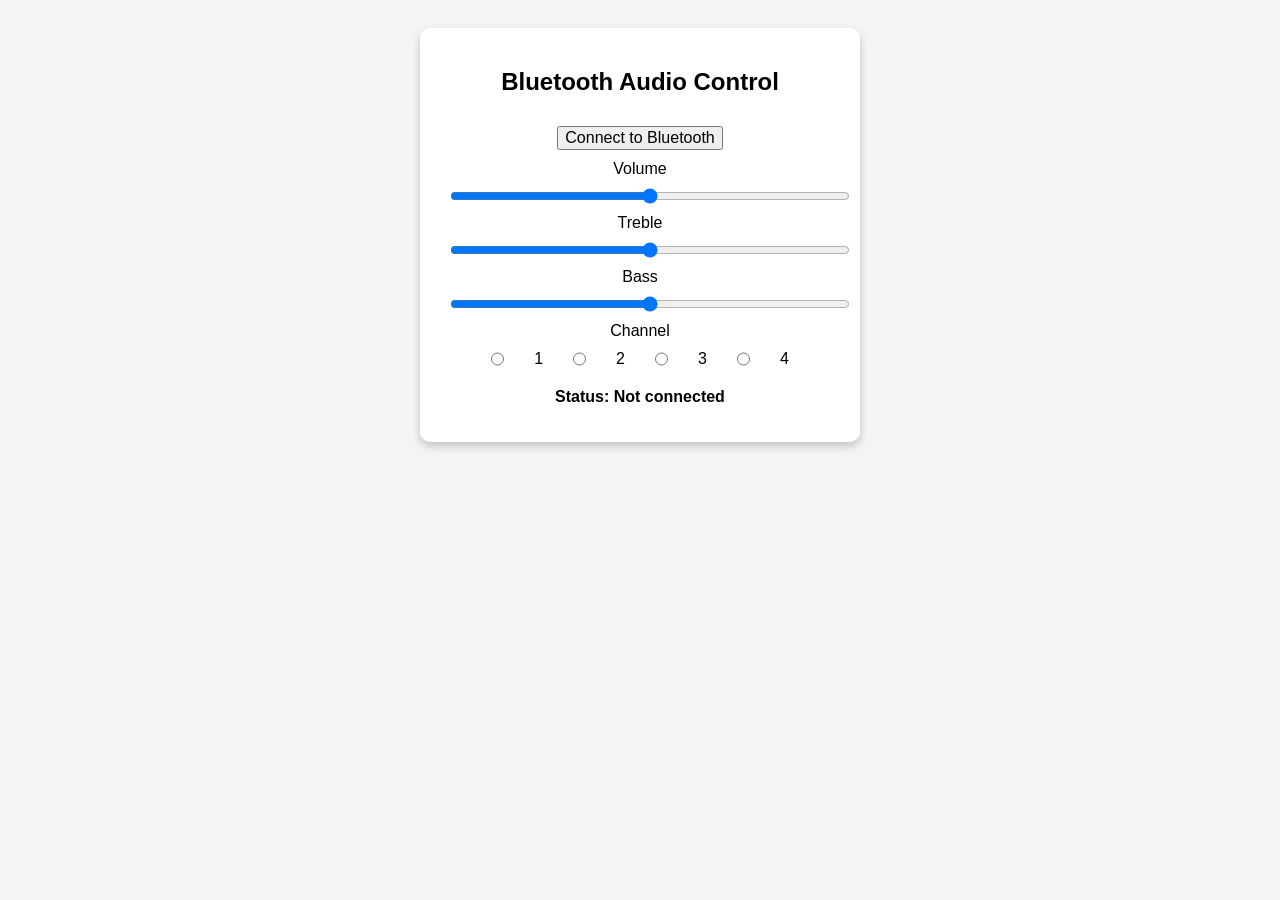
==== html-boilerplate/index.html @ 6f3ada54 "Basic web interface" ====
<!DOCTYPE html>
<html lang="en">
<head>
    <meta charset="UTF-8">
    <meta name="viewport" content="width=device-width, initial-scale=1.0">
    <title>Bluetooth Audio Control</title>
    <style>
        body { 
            font-family: Arial, sans-serif; 
            text-align: center; 
            padding: 20px; 
            background-color: #f4f4f4;
        }
        .container {
            background: white;
            padding: 20px;
            border-radius: 10px;
            box-shadow: 0 4px 8px rgba(0, 0, 0, 0.2);
            max-width: 400px;
            margin: auto;
        }
        button, input, label {
            margin: 10px;
            font-size: 16px;
        }
        .slider {
            width: 100%;
        }
        .radio-group {
            display: flex;
            justify-content: center;
            gap: 10px;
        }
        .status {
            font-weight: bold;
            margin-top: 10px;
        }
    </style>
</head>
<body>
    <div class="container">
        <h2>Bluetooth Audio Control</h2>
        <button id="connect">Connect to Bluetooth</button>

        <div>
            <label for="volumeInput">Volume</label>
            <input type="range" id="volumeInput" class="slider" min="0" max="100" value="50" oninput="sendData('volume')">
        </div>
        <div>
            <label for="trebleInput">Treble</label>
            <input type="range" id="trebleInput" class="slider" min="-10" max="10" value="0" oninput="sendData('treble')">
        </div>
        <div>
            <label for="bassInput">Bass</label>
            <input type="range" id="bassInput" class="slider" min="-10" max="10" value="0" oninput="sendData('bass')">
        </div>
        <div>
            <label>Channel</label>
            <div class="radio-group">
                <input type="radio" name="channelInput" value="1" id="channel1" onclick="sendData('channel')"><label for="channel1">1</label>
                <input type="radio" name="channelInput" value="2" id="channel2" onclick="sendData('channel')"><label for="channel2">2</label>
                <input type="radio" name="channelInput" value="3" id="channel3" onclick="sendData('channel')"><label for="channel3">3</label>
                <input type="radio" name="channelInput" value="4" id="channel4" onclick="sendData('channel')"><label for="channel4">4</label>
            </div>
        </div>

        <p id="status" class="status">Status: Not connected</p>
    </div>
    
    <script src="script.js"></script>
</body>
</html>
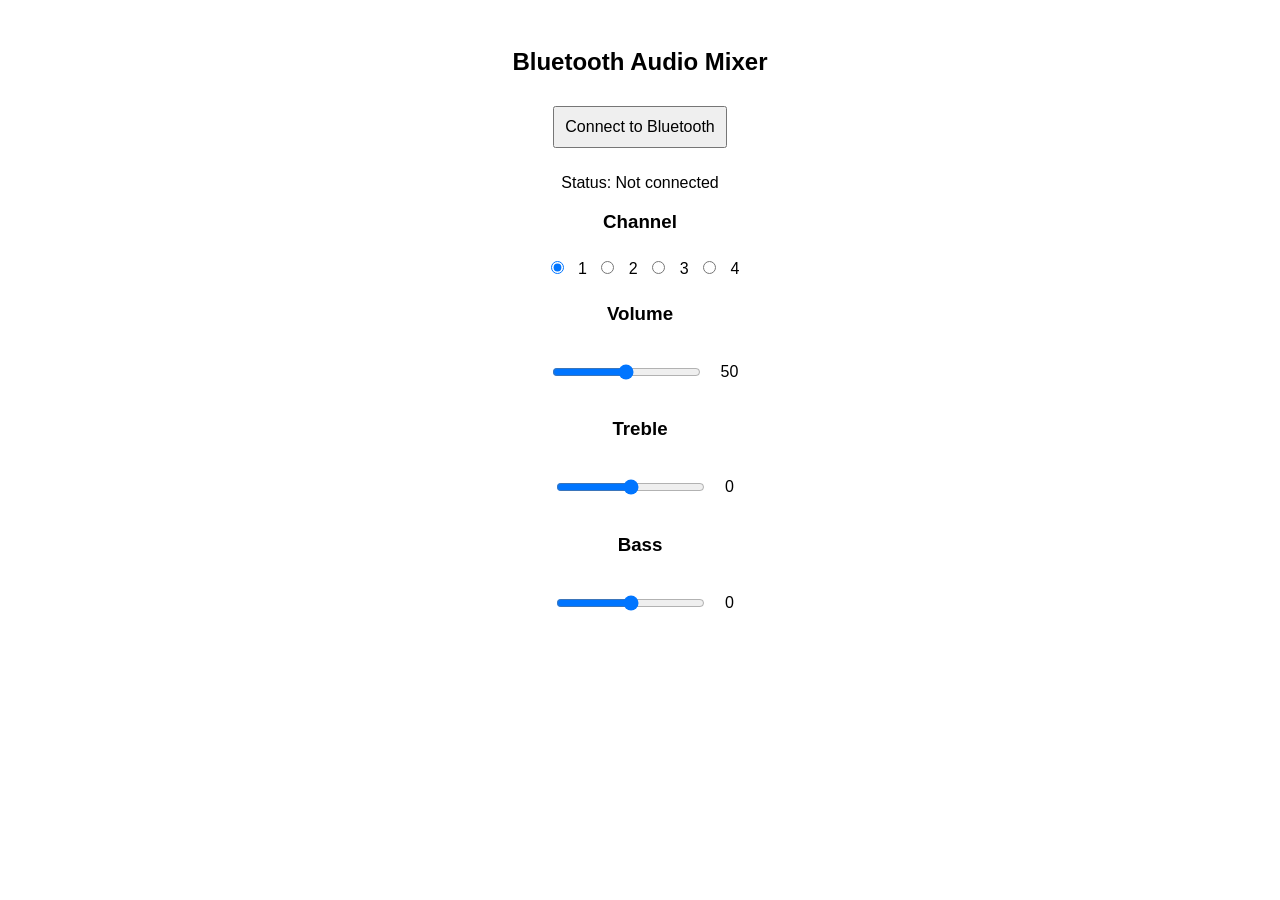
==== commit 20a0df9c: "Display value indicators" ====
--- a/html-boilerplate/index.html
+++ b/html-boilerplate/index.html
@@ -3,70 +3,43 @@
 <head>
     <meta charset="UTF-8">
     <meta name="viewport" content="width=device-width, initial-scale=1.0">
-    <title>Bluetooth Audio Control</title>
+    <title>Bluetooth Audio Mixer</title>
     <style>
-        body { 
-            font-family: Arial, sans-serif; 
-            text-align: center; 
-            padding: 20px; 
-            background-color: #f4f4f4;
-        }
-        .container {
-            background: white;
-            padding: 20px;
-            border-radius: 10px;
-            box-shadow: 0 4px 8px rgba(0, 0, 0, 0.2);
-            max-width: 400px;
-            margin: auto;
-        }
-        button, input, label {
-            margin: 10px;
-            font-size: 16px;
-        }
-        .slider {
-            width: 100%;
-        }
-        .radio-group {
-            display: flex;
-            justify-content: center;
-            gap: 10px;
-        }
-        .status {
-            font-weight: bold;
-            margin-top: 10px;
-        }
+        body { font-family: Arial, sans-serif; text-align: center; padding: 20px; }
+        button, input { margin: 10px; padding: 10px; font-size: 16px; }
+        .slider-container { display: flex; align-items: center; justify-content: center; gap: 10px; }
     </style>
 </head>
 <body>
-    <div class="container">
-        <h2>Bluetooth Audio Control</h2>
-        <button id="connect">Connect to Bluetooth</button>
+    <h2>Bluetooth Audio Mixer</h2>
+    <button id="connect">Connect to Bluetooth</button>
+    <p id="status">Status: Not connected</p>
 
-        <div>
-            <label for="volumeInput">Volume</label>
-            <input type="range" id="volumeInput" class="slider" min="0" max="100" value="50" oninput="sendData('volume')">
-        </div>
-        <div>
-            <label for="trebleInput">Treble</label>
-            <input type="range" id="trebleInput" class="slider" min="-10" max="10" value="0" oninput="sendData('treble')">
-        </div>
-        <div>
-            <label for="bassInput">Bass</label>
-            <input type="range" id="bassInput" class="slider" min="-10" max="10" value="0" oninput="sendData('bass')">
-        </div>
-        <div>
-            <label>Channel</label>
-            <div class="radio-group">
-                <input type="radio" name="channelInput" value="1" id="channel1" onclick="sendData('channel')"><label for="channel1">1</label>
-                <input type="radio" name="channelInput" value="2" id="channel2" onclick="sendData('channel')"><label for="channel2">2</label>
-                <input type="radio" name="channelInput" value="3" id="channel3" onclick="sendData('channel')"><label for="channel3">3</label>
-                <input type="radio" name="channelInput" value="4" id="channel4" onclick="sendData('channel')"><label for="channel4">4</label>
-            </div>
-        </div>
+    <h3>Channel</h3>
+    <label><input type="radio" name="channelInput" id="channel1" value="1"> 1</label>
+    <label><input type="radio" name="channelInput" value="2"> 2</label>
+    <label><input type="radio" name="channelInput" value="3"> 3</label>
+    <label><input type="radio" name="channelInput" value="4"> 4</label>
 
-        <p id="status" class="status">Status: Not connected</p>
+
+    <h3>Volume</h3>
+    <div class="slider-container">
+        <input type="range" id="volumeInput" min="0" max="100" step="1">
+        <span id="volumeValue">50</span>
     </div>
-    
+
+    <h3>Treble</h3>
+    <div class="slider-container">
+        <input type="range" id="trebleInput" min="-10" max="10" step="1">
+        <span id="trebleValue">0</span>
+    </div>
+
+    <h3>Bass</h3>
+    <div class="slider-container">
+        <input type="range" id="bassInput" min="-10" max="10" step="1">
+        <span id="bassValue">0</span>
+    </div>
+
     <script src="script.js"></script>
 </body>
 </html>
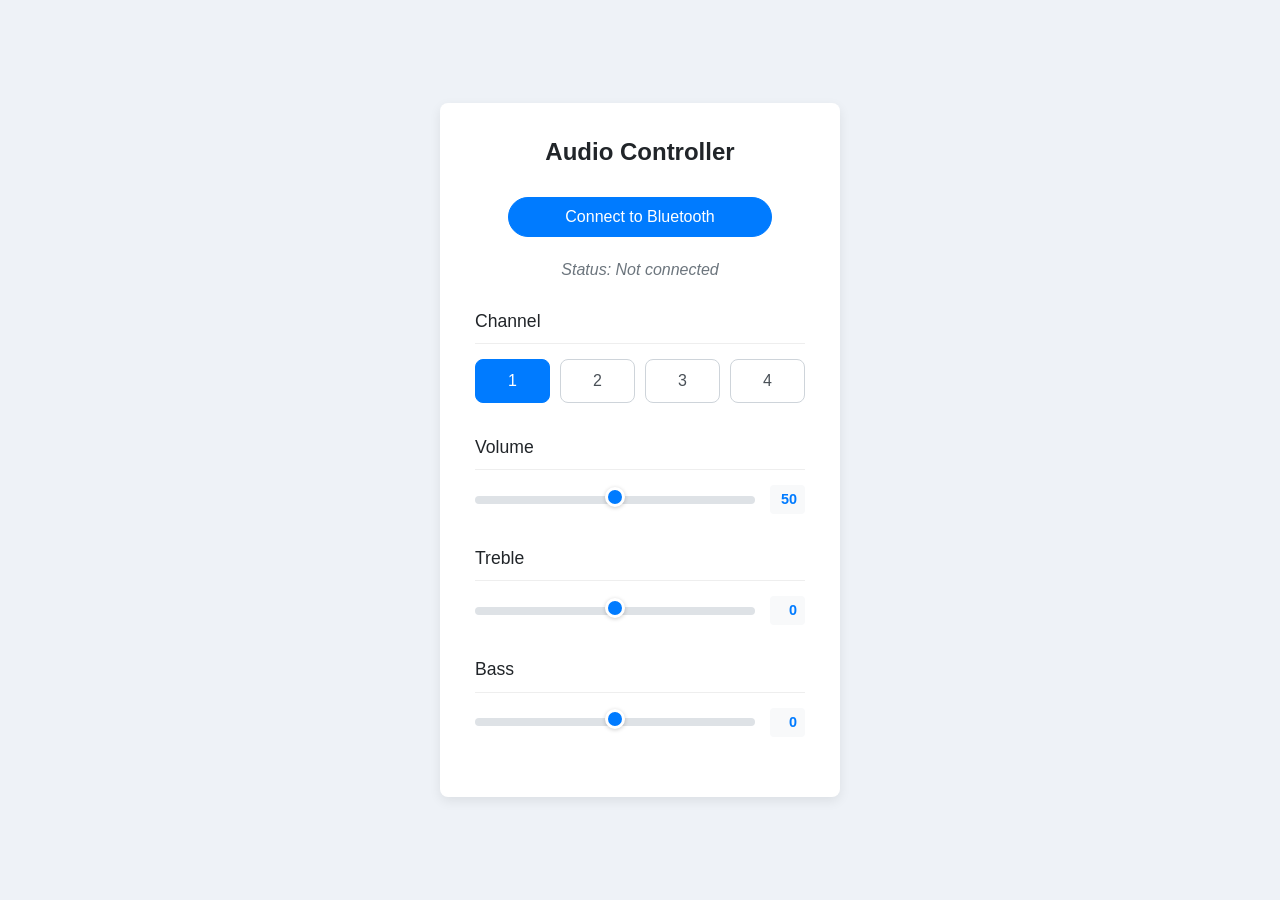
==== commit 9f330908: "Modern interface" ====
--- a/html-boilerplate/index.html
+++ b/html-boilerplate/index.html
@@ -3,43 +3,59 @@
 <head>
     <meta charset="UTF-8">
     <meta name="viewport" content="width=device-width, initial-scale=1.0">
-    <title>Bluetooth Audio Mixer</title>
-    <style>
-        body { font-family: Arial, sans-serif; text-align: center; padding: 20px; }
-        button, input { margin: 10px; padding: 10px; font-size: 16px; }
-        .slider-container { display: flex; align-items: center; justify-content: center; gap: 10px; }
-    </style>
+    <title>Bluetooth Audio Controller</title>
+    <link rel="stylesheet" href="style.css"> <!-- Link the new CSS file -->
 </head>
 <body>
-    <h2>Bluetooth Audio Mixer</h2>
-    <button id="connect">Connect to Bluetooth</button>
-    <p id="status">Status: Not connected</p>
+    <div class="container">
+        <h2>Audio Controller</h2>
 
-    <h3>Channel</h3>
-    <label><input type="radio" name="channelInput" id="channel1" value="1"> 1</label>
-    <label><input type="radio" name="channelInput" value="2"> 2</label>
-    <label><input type="radio" name="channelInput" value="3"> 3</label>
-    <label><input type="radio" name="channelInput" value="4"> 4</label>
+        <button id="connect" class="btn btn-primary">Connect to Bluetooth</button>
+        <p id="status" class="status-text">Status: Not connected</p>
 
+        <div class="control-group">
+            <h3>Channel</h3>
+            <div class="channel-options">
+                <!-- Structure: Input first, then Label for easier CSS sibling selection -->
+                <input type="radio" name="channelInput" id="channel1" value="1">
+                <label for="channel1">1</label>
 
-    <h3>Volume</h3>
-    <div class="slider-container">
-        <input type="range" id="volumeInput" min="0" max="100" step="1">
-        <span id="volumeValue">50</span>
-    </div>
+                <input type="radio" name="channelInput" id="channel2" value="2">
+                <label for="channel2">2</label>
 
-    <h3>Treble</h3>
-    <div class="slider-container">
-        <input type="range" id="trebleInput" min="-10" max="10" step="1">
-        <span id="trebleValue">0</span>
-    </div>
+                <input type="radio" name="channelInput" id="channel3" value="3">
+                <label for="channel3">3</label>
 
-    <h3>Bass</h3>
-    <div class="slider-container">
-        <input type="range" id="bassInput" min="-10" max="10" step="1">
-        <span id="bassValue">0</span>
+                <input type="radio" name="channelInput" id="channel4" value="4">
+                <label for="channel4">4</label>
+            </div>
+        </div>
+
+        <div class="control-group">
+            <h3>Volume</h3>
+            <div class="slider-container">
+                <input type="range" id="volumeInput" min="0" max="100" step="1">
+                <span id="volumeValue" class="slider-value">50</span>
+            </div>
+        </div>
+
+        <div class="control-group">
+            <h3>Treble</h3>
+            <div class="slider-container">
+                <input type="range" id="trebleInput" min="-10" max="10" step="1">
+                <span id="trebleValue" class="slider-value">0</span>
+            </div>
+        </div>
+
+        <div class="control-group">
+            <h3>Bass</h3>
+            <div class="slider-container">
+                <input type="range" id="bassInput" min="-10" max="10" step="1">
+                <span id="bassValue" class="slider-value">0</span>
+            </div>
+        </div>
     </div>
 
     <script src="script.js"></script>
 </body>
-</html>
+</html>
--- a/html-boilerplate/style.css
+++ b/html-boilerplate/style.css
@@ -0,0 +1,213 @@
+/* --- Global Styles & Variables --- */
+:root {
+    --primary-color: #007bff; /* Blue */
+    --secondary-color: #6c757d; /* Gray */
+    --light-gray: #f8f9fa;
+    --dark-gray: #343a40;
+    --background-color: #eef2f7;
+    --container-bg: #ffffff;
+    --slider-track-color: #dee2e6;
+    --slider-thumb-color: var(--primary-color);
+    --text-color: #495057;
+    --heading-color: #212529;
+    --border-color: #ced4da;
+    --border-radius: 8px;
+    --box-shadow: 0 4px 12px rgba(0, 0, 0, 0.08);
+}
+
+* {
+    box-sizing: border-box;
+    margin: 0;
+    padding: 0;
+}
+
+body {
+    font-family: -apple-system, BlinkMacSystemFont, 'Segoe UI', Roboto, Helvetica, Arial, sans-serif;
+    background-color: var(--background-color);
+    color: var(--text-color);
+    display: flex;
+    justify-content: center;
+    align-items: center;
+    min-height: 100vh;
+    padding: 20px;
+    line-height: 1.6;
+}
+
+/* --- Container --- */
+.container {
+    background-color: var(--container-bg);
+    padding: 30px 35px;
+    border-radius: var(--border-radius);
+    box-shadow: var(--box-shadow);
+    width: 100%;
+    max-width: 400px;
+    text-align: center;
+}
+
+h2 {
+    color: var(--heading-color);
+    margin-bottom: 25px;
+    font-weight: 600;
+}
+
+h3 {
+    color: var(--heading-color);
+    margin-bottom: 15px;
+    font-size: 1.1em;
+    font-weight: 500;
+    text-align: left;
+    border-bottom: 1px solid #eee;
+    padding-bottom: 8px;
+}
+
+/* --- Connect Button --- */
+.btn {
+    display: inline-block;
+    font-weight: 500;
+    text-align: center;
+    vertical-align: middle;
+    cursor: pointer;
+    user-select: none;
+    border: 1px solid transparent;
+    padding: 10px 20px;
+    font-size: 1rem;
+    border-radius: 20px; /* Pill shape */
+    transition: color .15s ease-in-out, background-color .15s ease-in-out, border-color .15s ease-in-out, box-shadow .15s ease-in-out, transform .1s ease;
+    width: 80%;
+    margin-bottom: 20px;
+}
+
+.btn-primary {
+    color: #fff;
+    background-color: var(--primary-color);
+    border-color: var(--primary-color);
+}
+
+.btn-primary:hover {
+    background-color: #0056b3;
+    border-color: #0056b3;
+}
+
+.btn:active {
+    transform: scale(0.98);
+}
+
+/* --- Status Text --- */
+.status-text {
+    margin-bottom: 25px;
+    color: var(--secondary-color);
+    font-style: italic;
+    min-height: 1.6em; /* Prevent layout shift */
+}
+
+/* --- Control Grouping --- */
+.control-group {
+    margin-bottom: 30px;
+    text-align: left;
+}
+
+/* --- Channel Radio Buttons (Button Style) --- */
+.channel-options {
+    display: flex;
+    justify-content: space-between;
+    gap: 10px;
+}
+
+.channel-options input[type="radio"] {
+    display: none; /* Hide the actual radio button */
+}
+
+.channel-options label {
+    flex: 1; /* Distribute space equally */
+    text-align: center;
+    padding: 8px 10px;
+    border: 1px solid var(--border-color);
+    border-radius: var(--border-radius);
+    cursor: pointer;
+    transition: background-color 0.2s ease, color 0.2s ease, border-color 0.2s ease;
+    background-color: #fff;
+    color: var(--text-color);
+    font-weight: 500;
+}
+
+.channel-options label:hover {
+    background-color: var(--light-gray);
+}
+
+.channel-options input[type="radio"]:checked + label {
+    background-color: var(--primary-color);
+    color: #fff;
+    border-color: var(--primary-color);
+}
+
+/* --- Sliders --- */
+.slider-container {
+    display: flex;
+    align-items: center;
+    gap: 15px; /* Space between slider and value */
+    width: 100%;
+}
+
+input[type="range"] {
+    flex-grow: 1; /* Slider takes available space */
+    appearance: none; /* Override default look */
+    -webkit-appearance: none;
+    width: 100%;
+    height: 8px; /* Track height */
+    background: var(--slider-track-color);
+    border-radius: 5px;
+    outline: none;
+    cursor: pointer;
+    transition: background 0.2s ease;
+}
+
+input[type="range"]:hover {
+    background: #cdd4db; /* Slightly darker track on hover */
+}
+
+/* Slider Thumb (Chrome, Safari, Edge, Opera) */
+input[type="range"]::-webkit-slider-thumb {
+    appearance: none;
+    -webkit-appearance: none;
+    height: 20px;
+    width: 20px;
+    background: var(--slider-thumb-color);
+    border-radius: 50%;
+    border: 3px solid #fff; /* White border for contrast */
+    box-shadow: 0 1px 4px rgba(0, 0, 0, 0.2);
+    cursor: pointer;
+    margin-top: -6px; /* Center thumb vertically on the track */
+    transition: background-color 0.2s ease;
+}
+
+input[type="range"]::-webkit-slider-thumb:hover {
+    background-color: #0056b3;
+}
+
+/* Slider Thumb (Firefox) */
+input[type="range"]::-moz-range-thumb {
+    height: 18px; /* Adjust if needed */
+    width: 18px;
+    background: var(--slider-thumb-color);
+    border-radius: 50%;
+    border: 3px solid #fff;
+    box-shadow: 0 1px 4px rgba(0, 0, 0, 0.2);
+    cursor: pointer;
+    transition: background-color 0.2s ease;
+}
+
+input[type="range"]::-moz-range-thumb:hover {
+    background-color: #0056b3;
+}
+
+/* Slider Value Display */
+.slider-value {
+    font-weight: 600;
+    color: var(--primary-color);
+    min-width: 35px; /* Prevent layout shifts */
+    text-align: right;
+    background-color: var(--light-gray);
+    padding: 3px 8px;
+    border-radius: 4px;
+    font-size: 0.9em;
+}
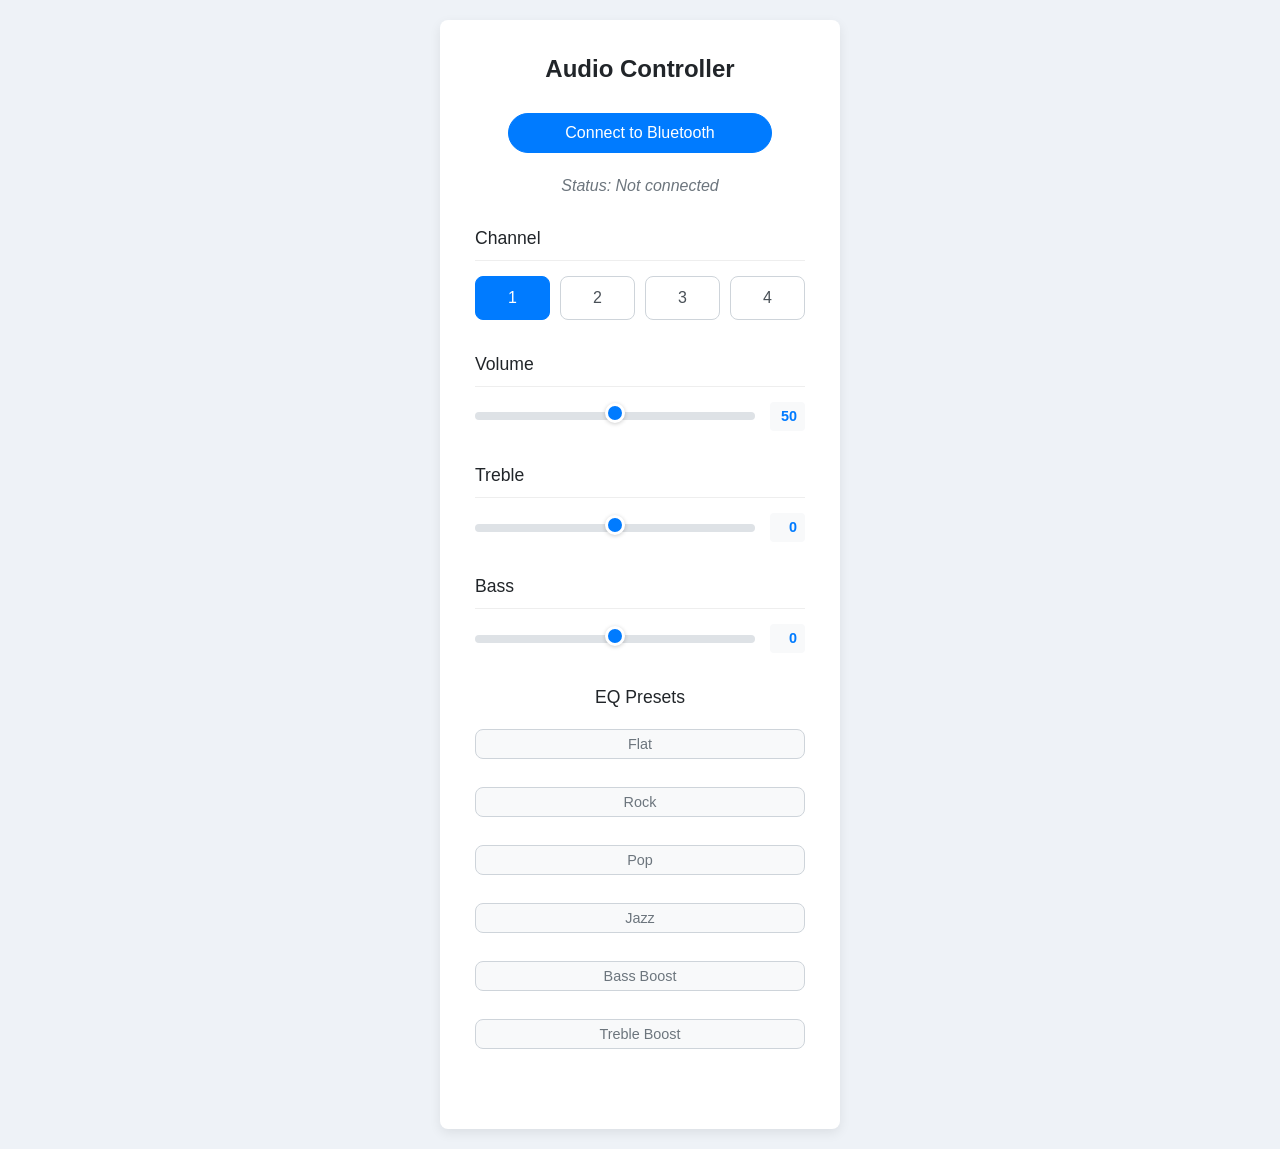
==== commit b97dc949: "Add EQ" ====
--- a/html-boilerplate/index.html
+++ b/html-boilerplate/index.html
@@ -54,6 +54,19 @@
                 <span id="bassValue" class="slider-value">0</span>
             </div>
         </div>
+
+        <div class="control-group preset-group">
+            <h3>EQ Presets</h3>
+            <div class="preset-buttons">
+                <button class="btn btn-preset" data-preset="flat">Flat</button>
+                <button class="btn btn-preset" data-preset="rock">Rock</button>
+                <button class="btn btn-preset" data-preset="pop">Pop</button>
+                <button class="btn btn-preset" data-preset="jazz">Jazz</button>
+                <button class="btn btn-preset" data-preset="bass_boost">Bass Boost</button>
+                <button class="btn btn-preset" data-preset="treble_boost">Treble Boost</button>
+            </div>
+        </div>
+        
     </div>
 
     <script src="script.js"></script>
--- a/html-boilerplate/style.css
+++ b/html-boilerplate/style.css
@@ -210,4 +210,41 @@
     padding: 3px 8px;
     border-radius: 4px;
     font-size: 0.9em;
+}
+
+/* --- EQ Presets --- */
+.preset-group h3 {
+    text-align: center; /* Center the preset heading */
+    border-bottom: none; /* Optional: Remove border if preferred */
+    margin-bottom: 10px;
+}
+
+.preset-buttons {
+    display: flex;
+    flex-wrap: wrap; /* Allow buttons to wrap to next line */
+    gap: 8px;        /* Spacing between buttons */
+    justify-content: center; /* Center buttons horizontally */
+}
+
+.btn-preset {
+    flex-grow: 1; /* Allow buttons to grow */
+    min-width: 80px; /* Minimum width for smaller buttons */
+    padding: 6px 12px; /* Slightly smaller padding */
+    font-size: 0.9rem;
+    border-radius: var(--border-radius); /* Consistent rounding */
+    background-color: var(--light-gray);
+    color: var(--secondary-color);
+    border: 1px solid var(--border-color);
+    font-weight: 500;
+}
+
+.btn-preset:hover {
+    background-color: #e2e6ea;
+    border-color: #adb5bd;
+    color: var(--dark-gray);
+}
+
+.btn-preset:active {
+    background-color: #d6dade;
+    transform: scale(0.98); /* Keep active effect */
 }
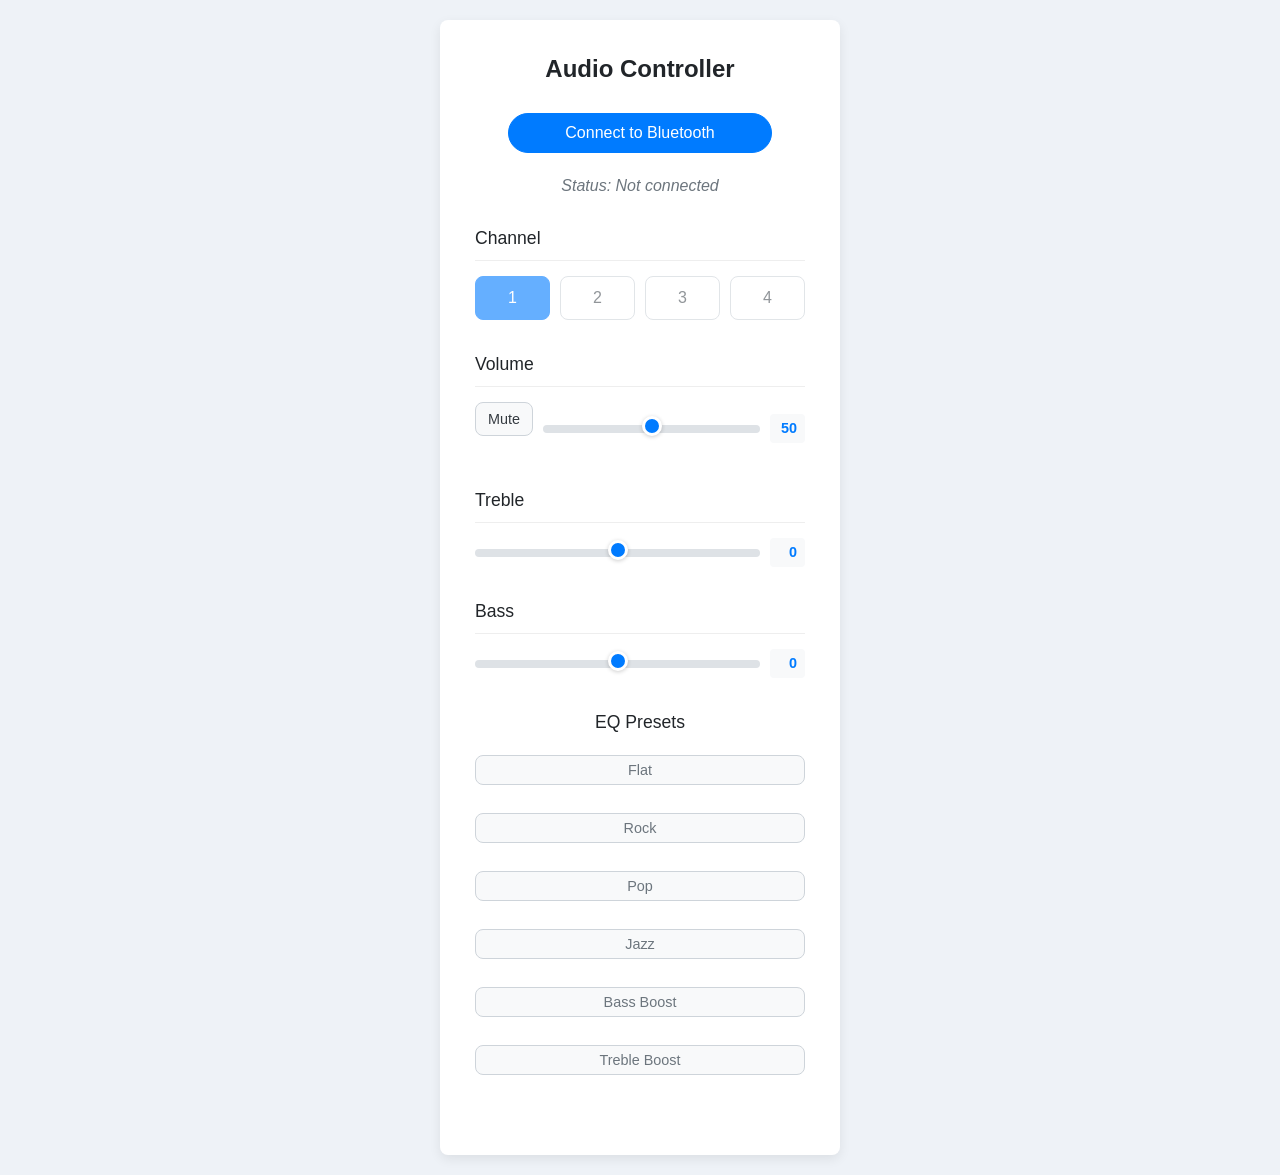
==== commit e73dcf96: "Add mute button" ====
--- a/html-boilerplate/index.html
+++ b/html-boilerplate/index.html
@@ -34,6 +34,7 @@
         <div class="control-group">
             <h3>Volume</h3>
             <div class="slider-container">
+                <button id="muteButton" class="btn btn-secondary mute-toggle-btn">Mute</button>
                 <input type="range" id="volumeInput" min="0" max="100" step="1">
                 <span id="volumeValue" class="slider-value">50</span>
             </div>
--- a/html-boilerplate/style.css
+++ b/html-boilerplate/style.css
@@ -13,6 +13,8 @@
     --border-color: #ced4da;
     --border-radius: 8px;
     --box-shadow: 0 4px 12px rgba(0, 0, 0, 0.08);
+    --success-color: #28a745; /* Green for success */
+    --success-glow: rgba(40, 167, 69, 0.6); /* Semi-transparent green */
 }
 
 * {
@@ -88,6 +90,18 @@
     border-color: #0056b3;
 }
 
+.btn-secondary {
+    color: var(--dark-gray);
+    background-color: var(--light-gray);
+    border-color: var(--border-color);
+}
+
+.btn-secondary:hover {
+    background-color: #e2e6ea;
+    border-color: #adb5bd;
+    color: var(--dark-gray);
+}
+
 .btn:active {
     transform: scale(0.98);
 }
@@ -124,7 +138,9 @@
     border: 1px solid var(--border-color);
     border-radius: var(--border-radius);
     cursor: pointer;
-    transition: background-color 0.2s ease, color 0.2s ease, border-color 0.2s ease;
+    transition: background-color 0.2s ease, color 0.2s ease, border-color 0.2s ease,
+    box-shadow 0.15s ease-in-out; 
+    box-shadow: 0 0 0px 0px transparent;
     background-color: #fff;
     color: var(--text-color);
     font-weight: 500;
@@ -144,7 +160,7 @@
 .slider-container {
     display: flex;
     align-items: center;
-    gap: 15px; /* Space between slider and value */
+    gap: 10px; /* Space between slider and value */
     width: 100%;
 }
 
@@ -155,10 +171,14 @@
     width: 100%;
     height: 8px; /* Track height */
     background: var(--slider-track-color);
+    border: 2px solid transparent;
+    padding: 0;
+    margin: -2px 0;
     border-radius: 5px;
+    box-shadow: 0 0 0px 0px transparent;
     outline: none;
     cursor: pointer;
-    transition: background 0.2s ease;
+    transition: background 0.2s ease, border-color 0.15s ease-in-out, box-shadow 0.15s ease-in-out;
 }
 
 input[type="range"]:hover {
@@ -226,6 +246,30 @@
     justify-content: center; /* Center buttons horizontally */
 }
 
+.mute-toggle-btn.muted {
+    background-color: #dc3545; /* Red indicating muted */
+    border-color: #dc3545;
+    color: #fff;
+}
+
+.mute-toggle-btn.muted:hover {
+    background-color: #c82333;
+    border-color: #bd2130;
+}
+
+.mute-toggle-btn {
+    width: auto; /* Override the default width: 80% */
+    padding: 8px 16px; /* Adjust padding */
+    width: auto; /* Allow it to size based on content */
+    padding: 6px 12px; /* Slightly smaller padding for inline look */
+    font-size: 0.9rem; /* Match preset button size perhaps */
+    flex-shrink: 0; /* Prevent button from shrinking if space is tight */
+    line-height: 1.4; /* Adjust line-height if text vertical alignment seems off */
+    /* Ensure border-radius matches other buttons if desired */
+    border-radius: var(--border-radius);
+
+}
+
 .btn-preset {
     flex-grow: 1; /* Allow buttons to grow */
     min-width: 80px; /* Minimum width for smaller buttons */
@@ -247,4 +291,19 @@
 .btn-preset:active {
     background-color: #d6dade;
     transform: scale(0.98); /* Keep active effect */
+}
+
+/* --- Visual Feedback Style --- */
+.control-success-glow {
+    /* Style for the temporary success feedback */
+    box-shadow: 0 0 8px 2px var(--success-glow) !important; /* Use important if needed to override */
+    border-color: var(--success-color) !important;
+    /* Make sure border glow doesn't conflict with muted red */
+}
+.mute-toggle-btn.control-success-glow.muted {
+    box-shadow: 0 0 8px 2px var(--success-glow) !important;
+}
+
+.channel-options label.control-success-glow {
+    border-color: var(--success-color) !important;
 }
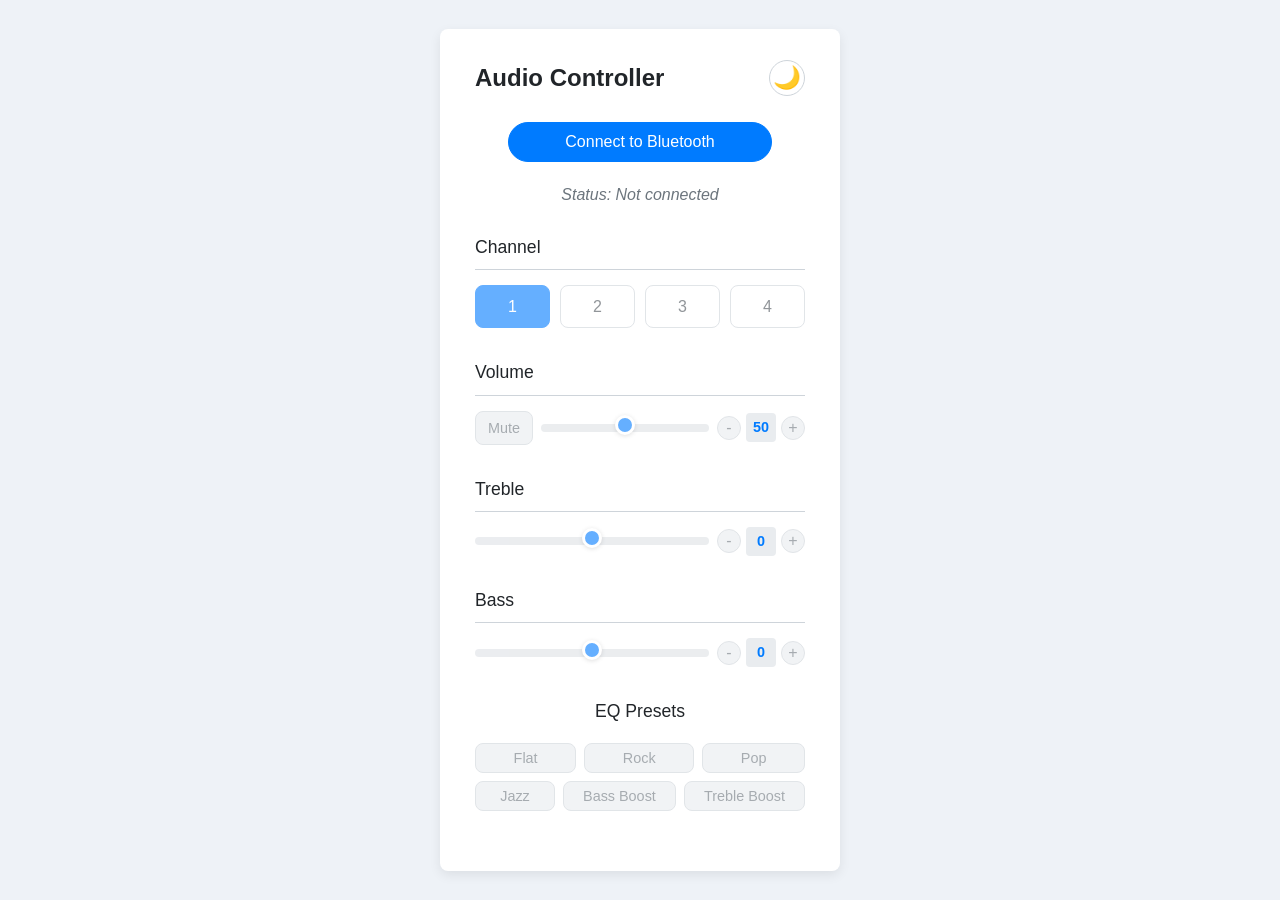
==== commit 1a4a3d55: "Add dark mode, and indrement/decrement buttons" ====
--- a/html-boilerplate/index.html
+++ b/html-boilerplate/index.html
@@ -4,19 +4,26 @@
     <meta charset="UTF-8">
     <meta name="viewport" content="width=device-width, initial-scale=1.0">
     <title>Bluetooth Audio Controller</title>
-    <link rel="stylesheet" href="style.css"> <!-- Link the new CSS file -->
+    <link rel="stylesheet" href="style.css"> <!-- Link the CSS file -->
 </head>
-<body>
+<body> <!-- id="bodyElement" is used by JS -->
     <div class="container">
-        <h2>Audio Controller</h2>
+        <!-- Header with Title and Theme Toggle -->
+        <div class="header-controls">
+             <h2>Audio Controller</h2>
+             <button id="darkModeToggle" class="btn theme-toggle-btn" aria-label="Toggle dark mode">
+                 <!-- Emoji (🌙/☀️) will be inserted here by JavaScript -->
+             </button>
+        </div>
 
+        <!-- Connection Button and Status -->
         <button id="connect" class="btn btn-primary">Connect to Bluetooth</button>
         <p id="status" class="status-text">Status: Not connected</p>
 
+        <!-- Channel Selection -->
         <div class="control-group">
             <h3>Channel</h3>
             <div class="channel-options">
-                <!-- Structure: Input first, then Label for easier CSS sibling selection -->
                 <input type="radio" name="channelInput" id="channel1" value="1">
                 <label for="channel1">1</label>
 
@@ -31,31 +38,54 @@
             </div>
         </div>
 
+        <!-- Volume Control -->
         <div class="control-group">
             <h3>Volume</h3>
             <div class="slider-container">
+                <!-- Mute Button -->
                 <button id="muteButton" class="btn btn-secondary mute-toggle-btn">Mute</button>
+                <!-- Volume Slider -->
                 <input type="range" id="volumeInput" min="0" max="100" step="1">
-                <span id="volumeValue" class="slider-value">50</span>
+                <!-- Value Display and +/- Buttons -->
+                <div class="slider-value-controls">
+                    <button class="btn btn-adjust btn-decrement" data-control="volume" aria-label="Decrease Volume">-</button>
+                    <span id="volumeValue" class="slider-value">50</span>
+                    <button class="btn btn-adjust btn-increment" data-control="volume" aria-label="Increase Volume">+</button>
+                </div>
             </div>
         </div>
 
+        <!-- Treble Control -->
         <div class="control-group">
             <h3>Treble</h3>
             <div class="slider-container">
+                <!-- Treble Slider -->
                 <input type="range" id="trebleInput" min="-10" max="10" step="1">
-                <span id="trebleValue" class="slider-value">0</span>
+                <!-- Value Display and +/- Buttons -->
+                <div class="slider-value-controls">
+                    <button class="btn btn-adjust btn-decrement" data-control="treble" aria-label="Decrease Treble">-</button>
+                    <span id="trebleValue" class="slider-value">0</span>
+                    <button class="btn btn-adjust btn-increment" data-control="treble" aria-label="Increase Treble">+</button>
+                </div>
             </div>
         </div>
 
+        <!-- Bass Control -->
         <div class="control-group">
             <h3>Bass</h3>
             <div class="slider-container">
+                <!-- Bass Slider -->
                 <input type="range" id="bassInput" min="-10" max="10" step="1">
-                <span id="bassValue" class="slider-value">0</span>
+                <!-- Value Display and +/- Buttons -->
+                <div class="slider-value-controls">
+                    <button class="btn btn-adjust btn-decrement" data-control="bass" aria-label="Decrease Bass">-</button>
+                    <span id="bassValue" class="slider-value">0</span>
+                    <button class="btn btn-adjust btn-increment" data-control="bass" aria-label="Increase Bass">+</button>
+                </div>
             </div>
         </div>
 
+        <!-- EQ Presets -->
         <div class="control-group preset-group">
             <h3>EQ Presets</h3>
             <div class="preset-buttons">
@@ -67,9 +97,9 @@
                 <button class="btn btn-preset" data-preset="treble_boost">Treble Boost</button>
             </div>
         </div>
-        
-    </div>
 
-    <script src="script.js"></script>
+    </div> <!-- End .container -->
+
+    <script src="script.js"></script> <!-- Link the JavaScript file -->
 </body>
 </html>
--- a/html-boilerplate/style.css
+++ b/html-boilerplate/style.css
@@ -1,8 +1,10 @@
 /* --- Global Styles & Variables --- */
 :root {
-    --primary-color: #007bff; /* Blue */
-    --secondary-color: #6c757d; /* Gray */
+    /* Light Theme (Default) */
+    --primary-color: #007bff;
+    --secondary-color: #6c757d;
     --light-gray: #f8f9fa;
+    --medium-gray: #e9ecef;
     --dark-gray: #343a40;
     --background-color: #eef2f7;
     --container-bg: #ffffff;
@@ -13,9 +15,59 @@
     --border-color: #ced4da;
     --border-radius: 8px;
     --box-shadow: 0 4px 12px rgba(0, 0, 0, 0.08);
-    --success-color: #28a745; /* Green for success */
-    --success-glow: rgba(40, 167, 69, 0.6); /* Semi-transparent green */
-}
+    --success-color: #28a745;
+    --success-glow: rgba(40, 167, 69, 0.6);
+    --button-secondary-bg: #e9ecef;
+    --button-secondary-hover-bg: #dee2e6;
+    --button-secondary-active-bg: #ced4da;
+    --button-secondary-border: var(--border-color);
+    --button-secondary-hover-border: #adb5bd;
+    --button-secondary-text: var(--secondary-color);
+    --danger-color: #dc3545;
+    --danger-hover-color: #c82333;
+    --danger-border-color: #dc3545;
+    --danger-hover-border-color: #bd2130;
+    --danger-text-color: #fff;
+
+    /* Transition */
+    --theme-transition: background-color 0.3s ease, color 0.3s ease, border-color 0.3s ease;
+}
+
+/* Dark Theme Variables */
+body[data-theme="dark"] {
+    --primary-color: #0d6efd;
+    --secondary-color: #adb5bd;
+    --light-gray: #343a40;
+    --medium-gray: #495057;
+    --dark-gray: #f8f9fa;
+    --background-color: #121212;
+    --container-bg: #1e1e1e;
+    --slider-track-color: #495057;
+    --slider-thumb-color: var(--primary-color);
+    --text-color: #ced4da;
+    --heading-color: #f8f9fa;
+    --border-color: #495057;
+    --box-shadow: 0 4px 12px rgba(0, 0, 0, 0.3);
+    --success-color: #198754;
+    --success-glow: rgba(40, 167, 69, 0.7); /* Slightly brighter */
+    --button-secondary-bg: #343a40;
+    --button-secondary-hover-bg: #495057;
+    --button-secondary-active-bg: #5a6268;
+    --button-secondary-border: #5a6268;
+    --button-secondary-hover-border: #6c757d;
+    --button-secondary-text: #f8f9fa;
+    --danger-color: #bb2d3b; /* Adjusted red */
+    --danger-hover-color: #a52834;
+    --danger-border-color: #bb2d3b;
+    --danger-hover-border-color: #a52834;
+    --danger-text-color: #fff;
+    .slider-value {
+        color: var(--heading-color); /* Override color for better contrast */
+        background-color: var(--light-gray); /* Optional: Use a slightly darker gray background if needed */
+    }
+    --success-glow: rgba(40, 167, 69, 0.7);
+}
+
 
 * {
     box-sizing: border-box;
@@ -33,6 +85,7 @@
     min-height: 100vh;
     padding: 20px;
     line-height: 1.6;
+    transition: var(--theme-transition);
 }
 
 /* --- Container --- */
@@ -44,12 +97,24 @@
     width: 100%;
     max-width: 400px;
     text-align: center;
+    position: relative;
+    transition: var(--theme-transition);
+}
+
+/* Header Controls Wrapper */
+.header-controls {
+    display: flex;
+    justify-content: space-between;
+    align-items: center;
+    margin-bottom: 25px;
 }
 
 h2 {
     color: var(--heading-color);
-    margin-bottom: 25px;
+    margin-bottom: 0;
     font-weight: 600;
+    transition: var(--theme-transition);
+    text-align: left;
 }
 
 h3 {
@@ -58,11 +123,12 @@
     font-size: 1.1em;
     font-weight: 500;
     text-align: left;
-    border-bottom: 1px solid #eee;
+    border-bottom: 1px solid var(--border-color);
     padding-bottom: 8px;
-}
-
-/* --- Connect Button --- */
+    transition: var(--theme-transition);
+}
+
+/* --- Buttons --- */
 .btn {
     display: inline-block;
     font-weight: 500;
@@ -73,37 +139,58 @@
     border: 1px solid transparent;
     padding: 10px 20px;
     font-size: 1rem;
-    border-radius: 20px; /* Pill shape */
+    border-radius: 20px; /* Pill shape for main connect button */
     transition: color .15s ease-in-out, background-color .15s ease-in-out, border-color .15s ease-in-out, box-shadow .15s ease-in-out, transform .1s ease;
-    width: 80%;
-    margin-bottom: 20px;
+}
+.btn:active {
+    transform: scale(0.98);
 }
 
 .btn-primary {
     color: #fff;
     background-color: var(--primary-color);
     border-color: var(--primary-color);
-}
-
+    width: 80%; /* Specific width for main connect button */
+    margin-bottom: 20px; /* Specific margin for main connect button */
+}
 .btn-primary:hover {
-    background-color: #0056b3;
-    border-color: #0056b3;
+    background-color: color-mix(in srgb, var(--primary-color) 85%, black);
+    border-color: color-mix(in srgb, var(--primary-color) 85%, black);
 }
 
 .btn-secondary {
-    color: var(--dark-gray);
-    background-color: var(--light-gray);
-    border-color: var(--border-color);
-}
-
+    color: var(--button-secondary-text);
+    background-color: var(--button-secondary-bg);
+    border-color: var(--button-secondary-border);
+}
 .btn-secondary:hover {
-    background-color: #e2e6ea;
-    border-color: #adb5bd;
-    color: var(--dark-gray);
-}
-
-.btn:active {
-    transform: scale(0.98);
+    background-color: var(--button-secondary-hover-bg);
+    border-color: var(--button-secondary-hover-border);
+    color: var(--button-secondary-text);
+}
+
+/* Theme Toggle Button Styles */
+.theme-toggle-btn {
+    background-color: transparent;
+    border: 1px solid var(--border-color);
+    color: var(--text-color);
+    padding: 0;
+    width: 36px;
+    height: 36px;
+    border-radius: 50%;
+    display: inline-flex;
+    align-items: center;
+    justify-content: center;
+    cursor: pointer;
+    flex-shrink: 0;
+    font-size: 1.4rem; /* Emoji size */
+    line-height: 1;
+    overflow: hidden;
+    transition: background-color 0.15s ease, border-color 0.15s ease;
+}
+.theme-toggle-btn:hover {
+     background-color: var(--medium-gray);
+     border-color: var(--secondary-color);
 }
 
 /* --- Status Text --- */
@@ -112,6 +199,7 @@
     color: var(--secondary-color);
     font-style: italic;
     min-height: 1.6em; /* Prevent layout shift */
+    transition: var(--theme-transition);
 }
 
 /* --- Control Grouping --- */
@@ -120,36 +208,30 @@
     text-align: left;
 }
 
-/* --- Channel Radio Buttons (Button Style) --- */
+/* --- Channel Radio Buttons --- */
 .channel-options {
     display: flex;
     justify-content: space-between;
     gap: 10px;
 }
-
 .channel-options input[type="radio"] {
-    display: none; /* Hide the actual radio button */
-}
-
+    display: none;
+}
 .channel-options label {
-    flex: 1; /* Distribute space equally */
+    flex: 1;
     text-align: center;
     padding: 8px 10px;
     border: 1px solid var(--border-color);
     border-radius: var(--border-radius);
     cursor: pointer;
-    transition: background-color 0.2s ease, color 0.2s ease, border-color 0.2s ease,
-    box-shadow 0.15s ease-in-out; 
-    box-shadow: 0 0 0px 0px transparent;
-    background-color: #fff;
+    background-color: var(--container-bg);
     color: var(--text-color);
     font-weight: 500;
-}
-
+    transition: var(--theme-transition), background-color 0.2s ease, color 0.2s ease, border-color 0.2s ease, box-shadow 0.15s ease-in-out;
+}
 .channel-options label:hover {
-    background-color: var(--light-gray);
-}
-
+    background-color: var(--medium-gray);
+}
 .channel-options input[type="radio"]:checked + label {
     background-color: var(--primary-color);
     color: #fff;
@@ -160,32 +242,27 @@
 .slider-container {
     display: flex;
     align-items: center;
-    gap: 10px; /* Space between slider and value */
+    gap: 8px; /* Gap between elements */
     width: 100%;
 }
 
 input[type="range"] {
-    flex-grow: 1; /* Slider takes available space */
-    appearance: none; /* Override default look */
+    flex-grow: 1;
+    appearance: none;
     -webkit-appearance: none;
     width: 100%;
-    height: 8px; /* Track height */
+    height: 8px;
     background: var(--slider-track-color);
-    border: 2px solid transparent;
-    padding: 0;
-    margin: -2px 0;
     border-radius: 5px;
-    box-shadow: 0 0 0px 0px transparent;
     outline: none;
     cursor: pointer;
-    transition: background 0.2s ease, border-color 0.15s ease-in-out, box-shadow 0.15s ease-in-out;
-}
-
+    transition: var(--theme-transition), background 0.2s ease, border-color 0.15s ease-in-out, box-shadow 0.15s ease-in-out;
+}
 input[type="range"]:hover {
-    background: #cdd4db; /* Slightly darker track on hover */
-}
-
-/* Slider Thumb (Chrome, Safari, Edge, Opera) */
+    background: color-mix(in srgb, var(--slider-track-color) 85%, black);
+}
+
+/* Slider Thumb (WebKit) */
 input[type="range"]::-webkit-slider-thumb {
     appearance: none;
     -webkit-appearance: none;
@@ -193,117 +270,179 @@
     width: 20px;
     background: var(--slider-thumb-color);
     border-radius: 50%;
-    border: 3px solid #fff; /* White border for contrast */
+    border: 3px solid var(--container-bg);
     box-shadow: 0 1px 4px rgba(0, 0, 0, 0.2);
     cursor: pointer;
-    margin-top: -6px; /* Center thumb vertically on the track */
-    transition: background-color 0.2s ease;
-}
-
+    margin-top: -6px;
+    transition: background-color 0.2s ease, border-color 0.2s ease; /* Add border transition */
+}
 input[type="range"]::-webkit-slider-thumb:hover {
-    background-color: #0056b3;
+    background-color: color-mix(in srgb, var(--slider-thumb-color) 85%, black);
 }
 
 /* Slider Thumb (Firefox) */
 input[type="range"]::-moz-range-thumb {
-    height: 18px; /* Adjust if needed */
+    height: 18px;
     width: 18px;
     background: var(--slider-thumb-color);
     border-radius: 50%;
-    border: 3px solid #fff;
+    border: 3px solid var(--container-bg);
     box-shadow: 0 1px 4px rgba(0, 0, 0, 0.2);
     cursor: pointer;
-    transition: background-color 0.2s ease;
-}
-
+    transition: background-color 0.2s ease, border-color 0.2s ease; /* Add border transition */
+}
 input[type="range"]::-moz-range-thumb:hover {
-    background-color: #0056b3;
+    background-color: color-mix(in srgb, var(--slider-thumb-color) 85%, black);
+}
+
+/* Wrapper for value and +/- buttons */
+.slider-value-controls {
+    display: flex;
+    align-items: center;
+    gap: 5px;
+    flex-shrink: 0;
 }
 
 /* Slider Value Display */
 .slider-value {
     font-weight: 600;
     color: var(--primary-color);
-    min-width: 35px; /* Prevent layout shifts */
-    text-align: right;
-    background-color: var(--light-gray);
-    padding: 3px 8px;
+    min-width: 30px;
+    text-align: center;
+    background-color: var(--medium-gray);
+    padding: 3px 6px;
     border-radius: 4px;
     font-size: 0.9em;
-}
+    order: 2; /* Position between buttons */
+    transition: var(--theme-transition);
+}
+
+/* +/- adjustment buttons */
+.btn-adjust {
+    padding: 2px 6px;
+    font-size: 1rem;
+    line-height: 1;
+    min-width: 24px;
+    height: 24px;
+    border-radius: 50%; /* Circular */
+    background-color: var(--button-secondary-bg);
+    color: var(--button-secondary-text);
+    border: 1px solid var(--button-secondary-border);
+    cursor: pointer;
+    transition: background-color 0.15s ease, border-color 0.15s ease, transform 0.1s ease;
+    flex-shrink: 0;
+    display: inline-flex;
+    align-items: center;
+    justify-content: center;
+}
+.btn-adjust:hover {
+    background-color: var(--button-secondary-hover-bg);
+    border-color: var(--button-secondary-hover-border);
+}
+.btn-adjust:active {
+    background-color: var(--button-secondary-active-bg);
+    transform: scale(0.95);
+}
+.btn-decrement { order: 1; }
+.btn-increment { order: 3; }
+
+/* Mute Button Styles */
+.mute-toggle-btn {
+    width: auto; /* Override default width */
+    padding: 6px 12px;
+    font-size: 0.9rem;
+    border-radius: var(--border-radius); /* Consistent rounding */
+    flex-shrink: 0;
+    line-height: 1.4;
+    /* Inherits .btn-secondary styles initially */
+}
+.mute-toggle-btn.muted {
+    background-color: var(--danger-color);
+    border-color: var(--danger-border-color);
+    color: var(--danger-text-color);
+}
+.mute-toggle-btn.muted:hover {
+    background-color: var(--danger-hover-color);
+    border-color: var(--danger-hover-border-color);
+}
+
 
 /* --- EQ Presets --- */
 .preset-group h3 {
-    text-align: center; /* Center the preset heading */
-    border-bottom: none; /* Optional: Remove border if preferred */
+    text-align: center;
+    border-bottom: none;
     margin-bottom: 10px;
 }
-
 .preset-buttons {
     display: flex;
-    flex-wrap: wrap; /* Allow buttons to wrap to next line */
-    gap: 8px;        /* Spacing between buttons */
-    justify-content: center; /* Center buttons horizontally */
-}
-
-.mute-toggle-btn.muted {
-    background-color: #dc3545; /* Red indicating muted */
-    border-color: #dc3545;
-    color: #fff;
-}
-
-.mute-toggle-btn.muted:hover {
-    background-color: #c82333;
-    border-color: #bd2130;
-}
-
-.mute-toggle-btn {
-    width: auto; /* Override the default width: 80% */
-    padding: 8px 16px; /* Adjust padding */
-    width: auto; /* Allow it to size based on content */
-    padding: 6px 12px; /* Slightly smaller padding for inline look */
-    font-size: 0.9rem; /* Match preset button size perhaps */
-    flex-shrink: 0; /* Prevent button from shrinking if space is tight */
-    line-height: 1.4; /* Adjust line-height if text vertical alignment seems off */
-    /* Ensure border-radius matches other buttons if desired */
+    flex-wrap: wrap;
+    gap: 8px;
+    justify-content: center;
+}
+.btn-preset {
+    flex-grow: 1;
+    min-width: 80px;
+    padding: 6px 12px;
+    font-size: 0.9rem;
     border-radius: var(--border-radius);
-
-}
-
-.btn-preset {
-    flex-grow: 1; /* Allow buttons to grow */
-    min-width: 80px; /* Minimum width for smaller buttons */
-    padding: 6px 12px; /* Slightly smaller padding */
-    font-size: 0.9rem;
-    border-radius: var(--border-radius); /* Consistent rounding */
-    background-color: var(--light-gray);
-    color: var(--secondary-color);
-    border: 1px solid var(--border-color);
+    background-color: var(--button-secondary-bg);
+    color: var(--button-secondary-text);
+    border: 1px solid var(--button-secondary-border);
     font-weight: 500;
-}
-
+    /* Inherit .btn transitions */
+}
 .btn-preset:hover {
-    background-color: #e2e6ea;
-    border-color: #adb5bd;
-    color: var(--dark-gray);
-}
-
+    background-color: var(--button-secondary-hover-bg);
+    border-color: var(--button-secondary-hover-border);
+    color: var(--button-secondary-text);
+}
 .btn-preset:active {
-    background-color: #d6dade;
-    transform: scale(0.98); /* Keep active effect */
+    background-color: var(--button-secondary-active-bg);
+    transform: scale(0.98);
 }
 
 /* --- Visual Feedback Style --- */
 .control-success-glow {
-    /* Style for the temporary success feedback */
-    box-shadow: 0 0 8px 2px var(--success-glow) !important; /* Use important if needed to override */
+    /* Applied to buttons/labels */
+    box-shadow: 0 0 8px 2px var(--success-glow) !important;
     border-color: var(--success-color) !important;
-    /* Make sure border glow doesn't conflict with muted red */
 }
 .mute-toggle-btn.control-success-glow.muted {
-    box-shadow: 0 0 8px 2px var(--success-glow) !important;
-}
-
+     /* Keep red background, but show green glow on border/shadow */
+     box-shadow: 0 0 8px 2px var(--success-glow) !important;
+     border-color: var(--success-color) !important; /* Override red border temporarily */
+}
 .channel-options label.control-success-glow {
-    border-color: var(--success-color) !important;
+     border-color: var(--success-color) !important;
+}
+
+/* Apply glow to slider thumb */
+input[type="range"].control-success-glow::-webkit-slider-thumb {
+    background-color: var(--success-color);
+    box-shadow: 0 0 8px var(--success-glow);
+    border-color: var(--success-color) !important; /* Ensure border matches */
+}
+input[type="range"].control-success-glow::-moz-range-thumb {
+    background-color: var(--success-color);
+    box-shadow: 0 0 8px var(--success-glow);
+    border-color: var(--success-color) !important; /* Ensure border matches */
+}
+
+/* Dim controls when disabled */
+.btn:disabled,
+button:disabled,
+input[type="range"]:disabled,
+input[type="radio"]:disabled + label {
+    opacity: 0.6;
+    cursor: not-allowed !important;
+    pointer-events: none; /* Prevent hover/active states */
+}
+input[type="radio"]:disabled + label:hover {
+    background-color: var(--container-bg); /* Prevent hover change when disabled */
+}
+input[type="range"]:disabled::-webkit-slider-thumb {
+    cursor: not-allowed;
+}
+input[type="range"]:disabled::-moz-range-thumb {
+    cursor: not-allowed;
 }
